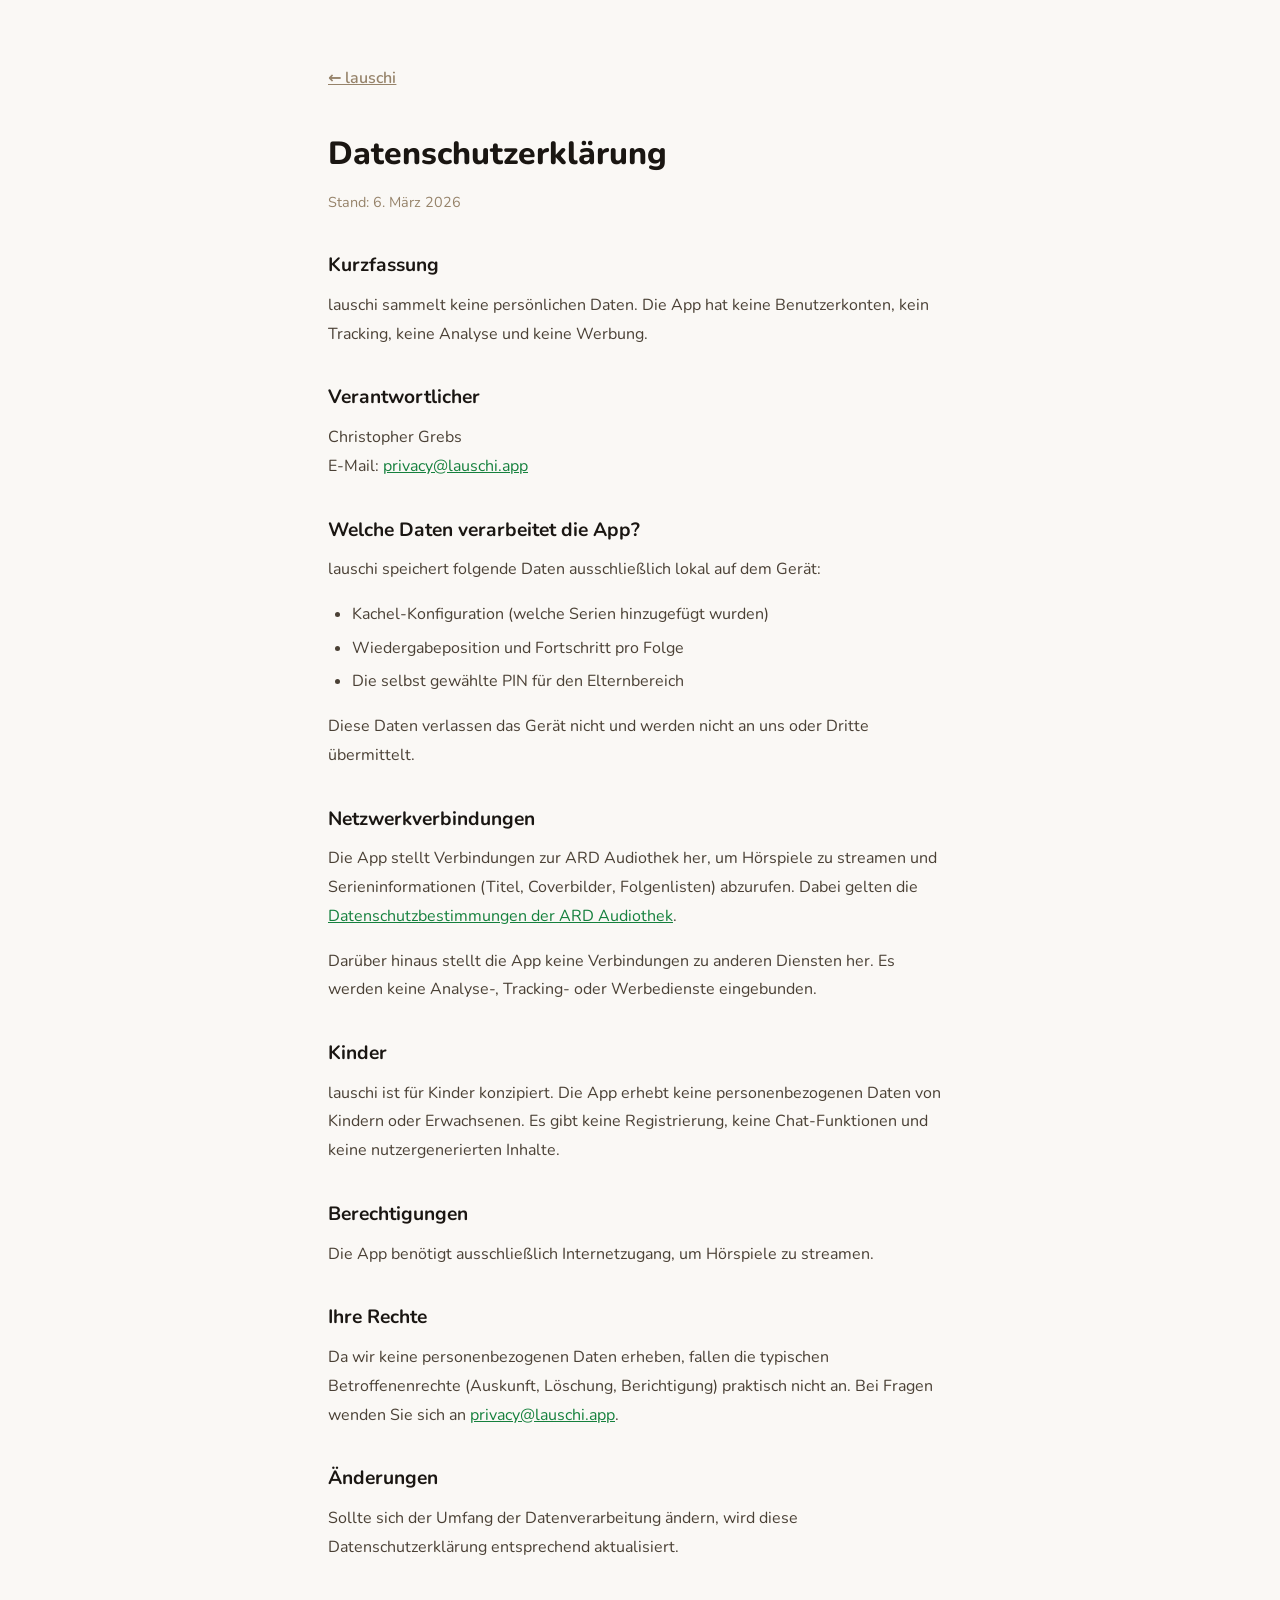
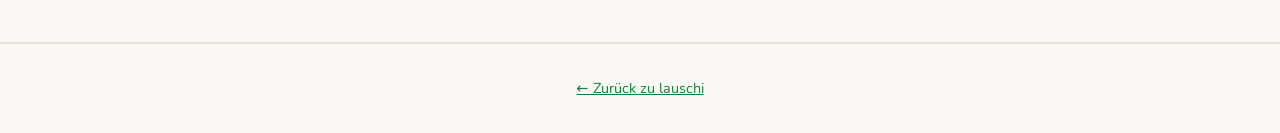
==== privacy/index.html @ 4f275ef5 "Initial lauschi.app website with privacy policy" ====
<!DOCTYPE html>
<html lang="de">
<head>
  <meta charset="UTF-8">
  <meta name="viewport" content="width=device-width, initial-scale=1.0">
  <meta name="color-scheme" content="light">
  <title>Datenschutzerklärung - lauschi</title>
  <link rel="icon" href="/favicon.svg" type="image/svg+xml">
  <link rel="preconnect" href="https://fonts.googleapis.com">
  <link rel="preconnect" href="https://fonts.gstatic.com" crossorigin>
  <link href="https://fonts.googleapis.com/css2?family=Nunito:wght@400;600;700;800&display=swap" rel="stylesheet">
  <style>
    :root {
      --sand-50: #faf8f5;
      --sand-200: #e8e0d4;
      --sand-500: #96836a;
      --sand-600: #6b5d4a;
      --sand-700: #4a4035;
      --sand-800: #2d2620;
      --sand-900: #1a1612;
      --green-700: #15803d;
      --font: 'Nunito', system-ui, sans-serif;
    }

    *, *::before, *::after { box-sizing: border-box; margin: 0; padding: 0; }

    body {
      font-family: var(--font);
      color: var(--sand-800);
      background: var(--sand-50);
      line-height: 1.8;
      -webkit-font-smoothing: antialiased;
    }

    a { color: var(--green-700); }

    .content {
      max-width: 42rem;
      margin-inline: auto;
      padding: 4rem 1.5rem;
    }

    h1 {
      font-size: 2rem;
      font-weight: 800;
      color: var(--sand-900);
      margin-block-end: 0.5rem;
    }

    .back {
      display: inline-block;
      margin-block-end: 2rem;
      color: var(--sand-500);
      font-weight: 600;
    }

    .date {
      color: var(--sand-500);
      font-size: 0.9rem;
      margin-block-end: 2rem;
    }

    h2 {
      font-size: 1.2rem;
      font-weight: 700;
      color: var(--sand-900);
      margin-block-start: 2rem;
      margin-block-end: 0.5rem;
    }

    p {
      margin-block-end: 1rem;
      color: var(--sand-700);
    }

    ul {
      margin-block-end: 1rem;
      padding-inline-start: 1.5rem;
      color: var(--sand-700);
    }

    li { margin-block-end: 0.3rem; }

    footer {
      border-block-start: 2px solid var(--sand-200);
      padding: 2rem 1.5rem;
      text-align: center;
      color: var(--sand-500);
      font-size: 0.9rem;
    }
  </style>
</head>
<body>

<div class="content">
  <a href="/" class="back">← lauschi</a>
  <h1>Datenschutzerklärung</h1>
  <p class="date">Stand: 6. März 2026</p>

  <h2>Kurzfassung</h2>
  <p>
    lauschi sammelt keine persönlichen Daten. Die App hat keine Benutzerkonten,
    kein Tracking, keine Analyse und keine Werbung.
  </p>

  <h2>Verantwortlicher</h2>
  <p>
    Christopher Grebs<br>
    E-Mail: <a href="mailto:privacy@lauschi.app">privacy@lauschi.app</a>
  </p>

  <h2>Welche Daten verarbeitet die App?</h2>
  <p>lauschi speichert folgende Daten ausschließlich lokal auf dem Gerät:</p>
  <ul>
    <li>Kachel-Konfiguration (welche Serien hinzugefügt wurden)</li>
    <li>Wiedergabeposition und Fortschritt pro Folge</li>
    <li>Die selbst gewählte PIN für den Elternbereich</li>
  </ul>
  <p>
    Diese Daten verlassen das Gerät nicht und werden nicht an uns oder
    Dritte übermittelt.
  </p>

  <h2>Netzwerkverbindungen</h2>
  <p>
    Die App stellt Verbindungen zur ARD Audiothek her, um Hörspiele zu
    streamen und Serieninformationen (Titel, Coverbilder, Folgenlisten)
    abzurufen. Dabei gelten die
    <a href="https://www.ardaudiothek.de/datenschutz" target="_blank" rel="noopener">Datenschutzbestimmungen der ARD Audiothek</a>.
  </p>
  <p>
    Darüber hinaus stellt die App keine Verbindungen zu anderen Diensten
    her. Es werden keine Analyse-, Tracking- oder Werbedienste eingebunden.
  </p>

  <h2>Kinder</h2>
  <p>
    lauschi ist für Kinder konzipiert. Die App erhebt keine personenbezogenen
    Daten von Kindern oder Erwachsenen. Es gibt keine Registrierung, keine
    Chat-Funktionen und keine nutzergenerierten Inhalte.
  </p>

  <h2>Berechtigungen</h2>
  <p>Die App benötigt ausschließlich Internetzugang, um Hörspiele zu streamen.</p>

  <h2>Ihre Rechte</h2>
  <p>
    Da wir keine personenbezogenen Daten erheben, fallen die typischen
    Betroffenenrechte (Auskunft, Löschung, Berichtigung) praktisch nicht
    an. Bei Fragen wenden Sie sich an
    <a href="mailto:privacy@lauschi.app">privacy@lauschi.app</a>.
  </p>

  <h2>Änderungen</h2>
  <p>
    Sollte sich der Umfang der Datenverarbeitung ändern, wird diese
    Datenschutzerklärung entsprechend aktualisiert.
  </p>
</div>

<footer>
  <a href="/">← Zurück zu lauschi</a>
</footer>

</body>
</html>
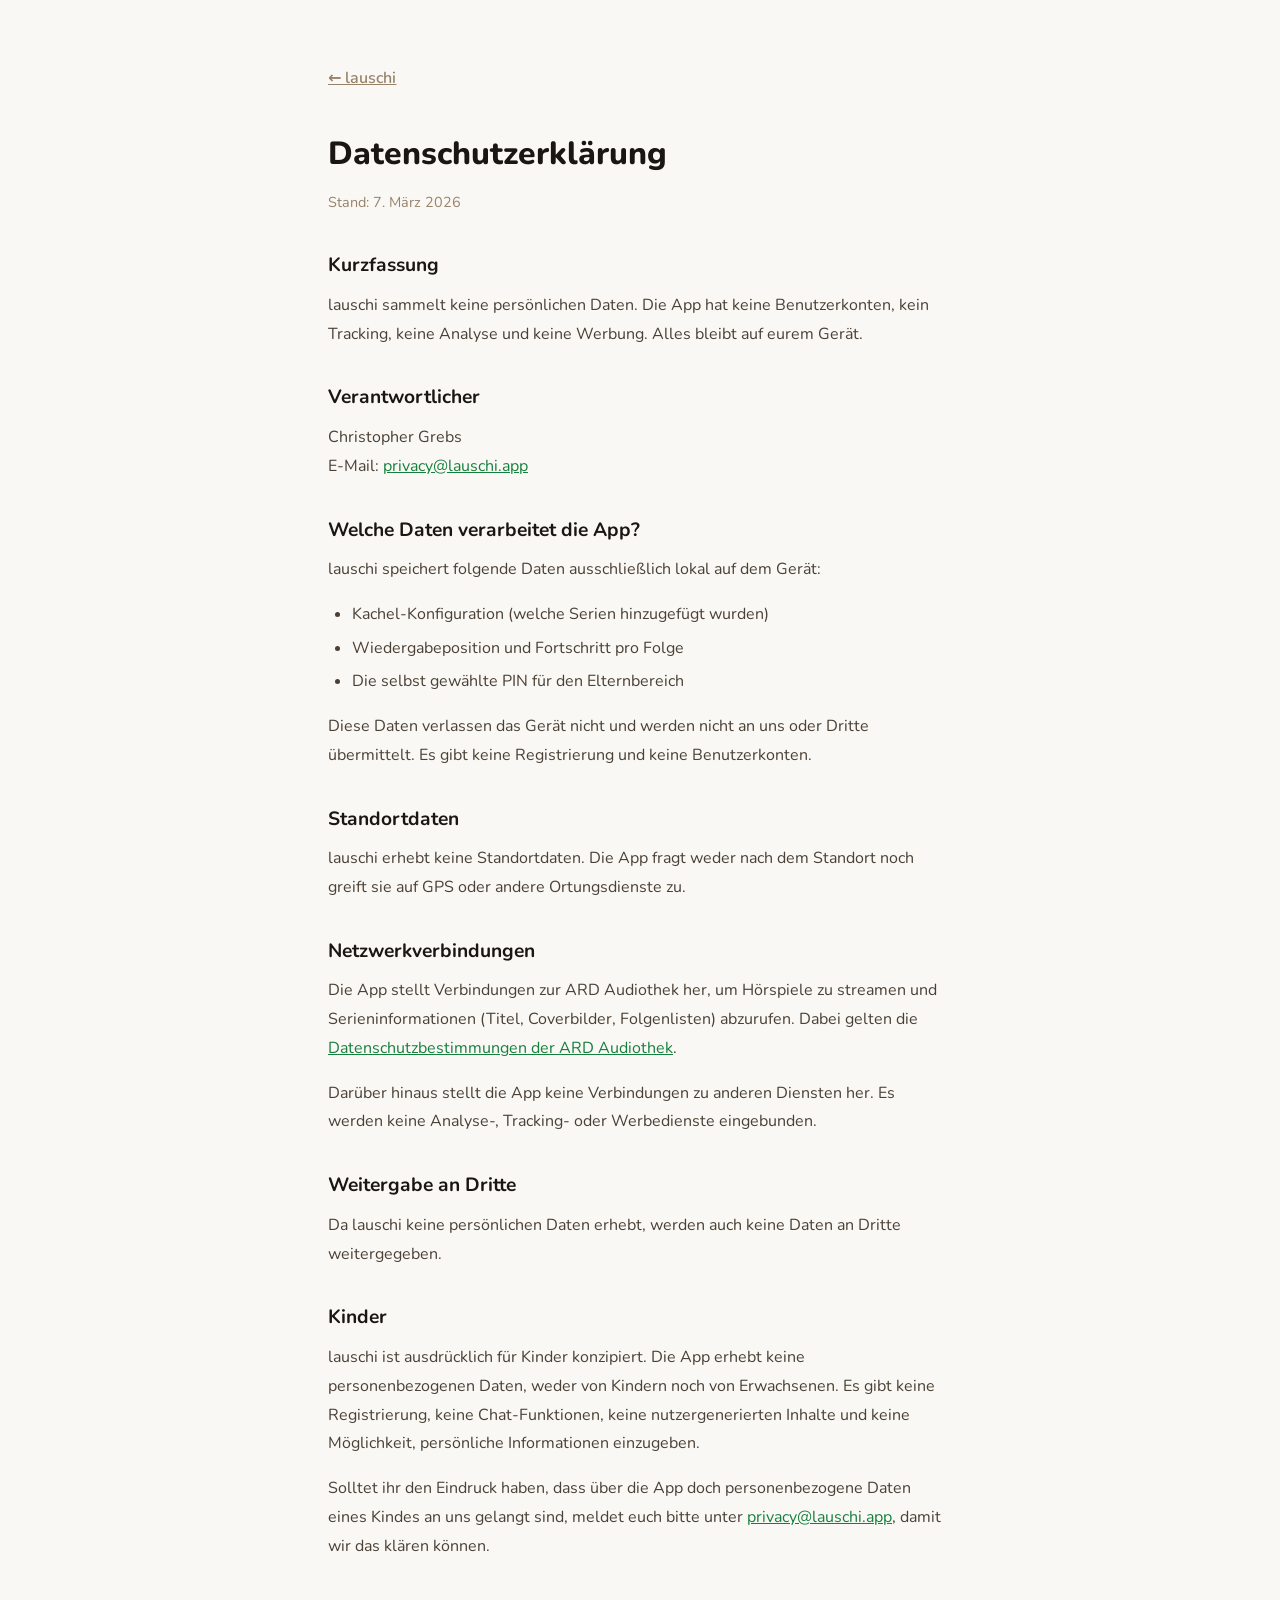
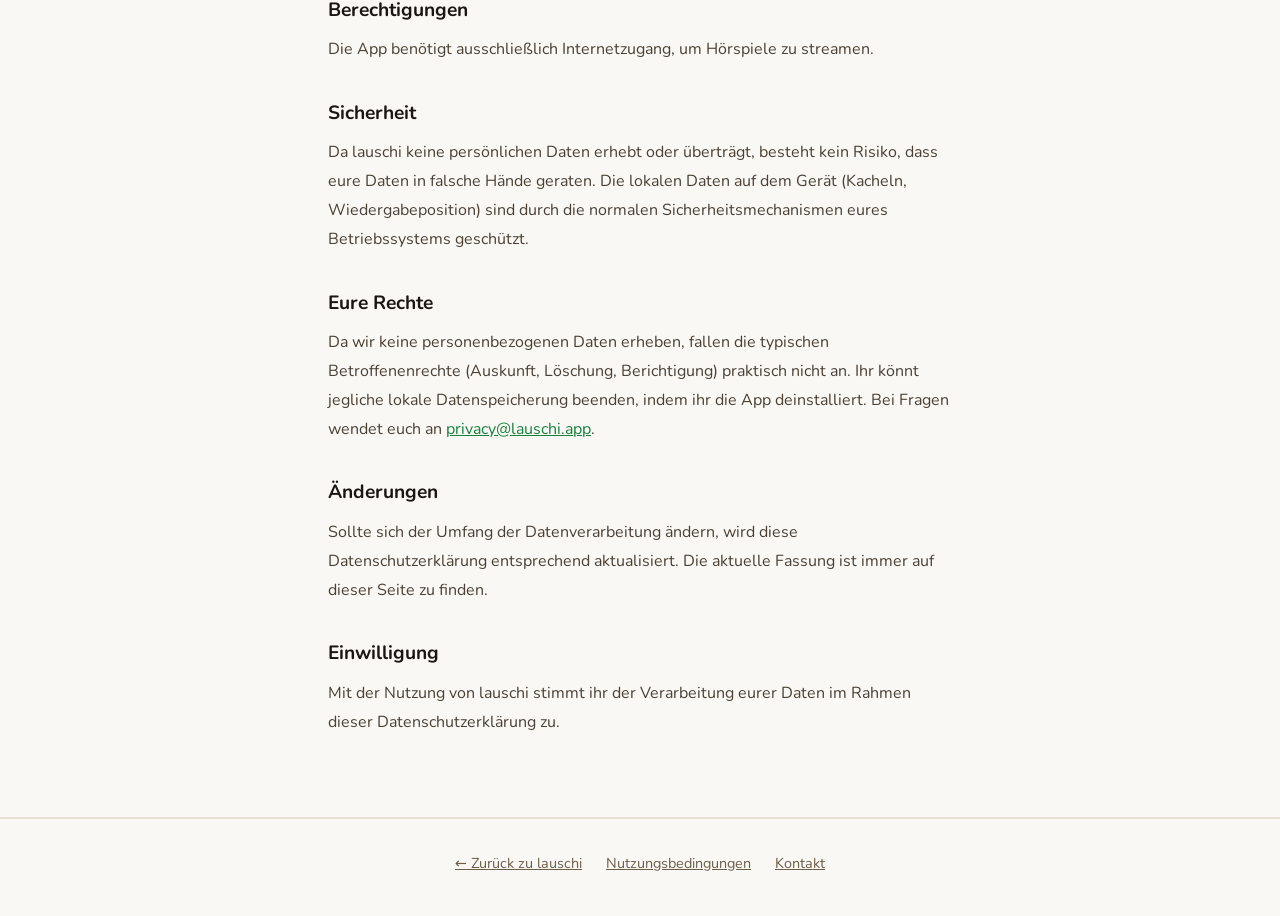
==== commit 5ef4ea80: "Update privacy policy and add terms & conditions Privacy policy: added sections for location data (n" ====
--- a/privacy/index.html
+++ b/privacy/index.html
@@ -88,6 +88,14 @@
       color: var(--sand-500);
       font-size: 0.9rem;
     }
+    footer a { color: var(--sand-600); }
+    footer .footer-links {
+      display: flex;
+      justify-content: center;
+      gap: 1.5rem;
+      margin-block-end: 0.5rem;
+      flex-wrap: wrap;
+    }
   </style>
 </head>
 <body>
@@ -95,12 +103,12 @@
 <div class="content">
   <a href="/" class="back">← lauschi</a>
   <h1>Datenschutzerklärung</h1>
-  <p class="date">Stand: 6. März 2026</p>
+  <p class="date">Stand: 7. März 2026</p>
 
   <h2>Kurzfassung</h2>
   <p>
     lauschi sammelt keine persönlichen Daten. Die App hat keine Benutzerkonten,
-    kein Tracking, keine Analyse und keine Werbung.
+    kein Tracking, keine Analyse und keine Werbung. Alles bleibt auf eurem Gerät.
   </p>
 
   <h2>Verantwortlicher</h2>
@@ -118,7 +126,13 @@
   </ul>
   <p>
     Diese Daten verlassen das Gerät nicht und werden nicht an uns oder
-    Dritte übermittelt.
+    Dritte übermittelt. Es gibt keine Registrierung und keine Benutzerkonten.
+  </p>
+
+  <h2>Standortdaten</h2>
+  <p>
+    lauschi erhebt keine Standortdaten. Die App fragt weder nach dem Standort
+    noch greift sie auf GPS oder andere Ortungsdienste zu.
   </p>
 
   <h2>Netzwerkverbindungen</h2>
@@ -133,33 +147,66 @@
     her. Es werden keine Analyse-, Tracking- oder Werbedienste eingebunden.
   </p>
 
+  <h2>Weitergabe an Dritte</h2>
+  <p>
+    Da lauschi keine persönlichen Daten erhebt, werden auch keine Daten
+    an Dritte weitergegeben.
+  </p>
+
   <h2>Kinder</h2>
   <p>
-    lauschi ist für Kinder konzipiert. Die App erhebt keine personenbezogenen
-    Daten von Kindern oder Erwachsenen. Es gibt keine Registrierung, keine
-    Chat-Funktionen und keine nutzergenerierten Inhalte.
+    lauschi ist ausdrücklich für Kinder konzipiert. Die App erhebt keine
+    personenbezogenen Daten, weder von Kindern noch von Erwachsenen. Es
+    gibt keine Registrierung, keine Chat-Funktionen, keine nutzergenerierten
+    Inhalte und keine Möglichkeit, persönliche Informationen einzugeben.
+  </p>
+  <p>
+    Solltet ihr den Eindruck haben, dass über die App doch personenbezogene
+    Daten eines Kindes an uns gelangt sind, meldet euch bitte unter
+    <a href="mailto:privacy@lauschi.app">privacy@lauschi.app</a>,
+    damit wir das klären können.
   </p>
 
   <h2>Berechtigungen</h2>
   <p>Die App benötigt ausschließlich Internetzugang, um Hörspiele zu streamen.</p>
 
-  <h2>Ihre Rechte</h2>
+  <h2>Sicherheit</h2>
+  <p>
+    Da lauschi keine persönlichen Daten erhebt oder überträgt, besteht kein
+    Risiko, dass eure Daten in falsche Hände geraten. Die lokalen Daten
+    auf dem Gerät (Kacheln, Wiedergabeposition) sind durch die normalen
+    Sicherheitsmechanismen eures Betriebssystems geschützt.
+  </p>
+
+  <h2>Eure Rechte</h2>
   <p>
     Da wir keine personenbezogenen Daten erheben, fallen die typischen
     Betroffenenrechte (Auskunft, Löschung, Berichtigung) praktisch nicht
-    an. Bei Fragen wenden Sie sich an
+    an. Ihr könnt jegliche lokale Datenspeicherung beenden, indem ihr
+    die App deinstalliert. Bei Fragen wendet euch an
     <a href="mailto:privacy@lauschi.app">privacy@lauschi.app</a>.
   </p>
 
   <h2>Änderungen</h2>
   <p>
     Sollte sich der Umfang der Datenverarbeitung ändern, wird diese
-    Datenschutzerklärung entsprechend aktualisiert.
+    Datenschutzerklärung entsprechend aktualisiert. Die aktuelle Fassung
+    ist immer auf dieser Seite zu finden.
+  </p>
+
+  <h2>Einwilligung</h2>
+  <p>
+    Mit der Nutzung von lauschi stimmt ihr der Verarbeitung eurer Daten
+    im Rahmen dieser Datenschutzerklärung zu.
   </p>
 </div>
 
 <footer>
-  <a href="/">← Zurück zu lauschi</a>
+  <div class="footer-links">
+    <a href="/">← Zurück zu lauschi</a>
+    <a href="/terms">Nutzungsbedingungen</a>
+    <a href="mailto:privacy@lauschi.app">Kontakt</a>
+  </div>
 </footer>
 
 </body>
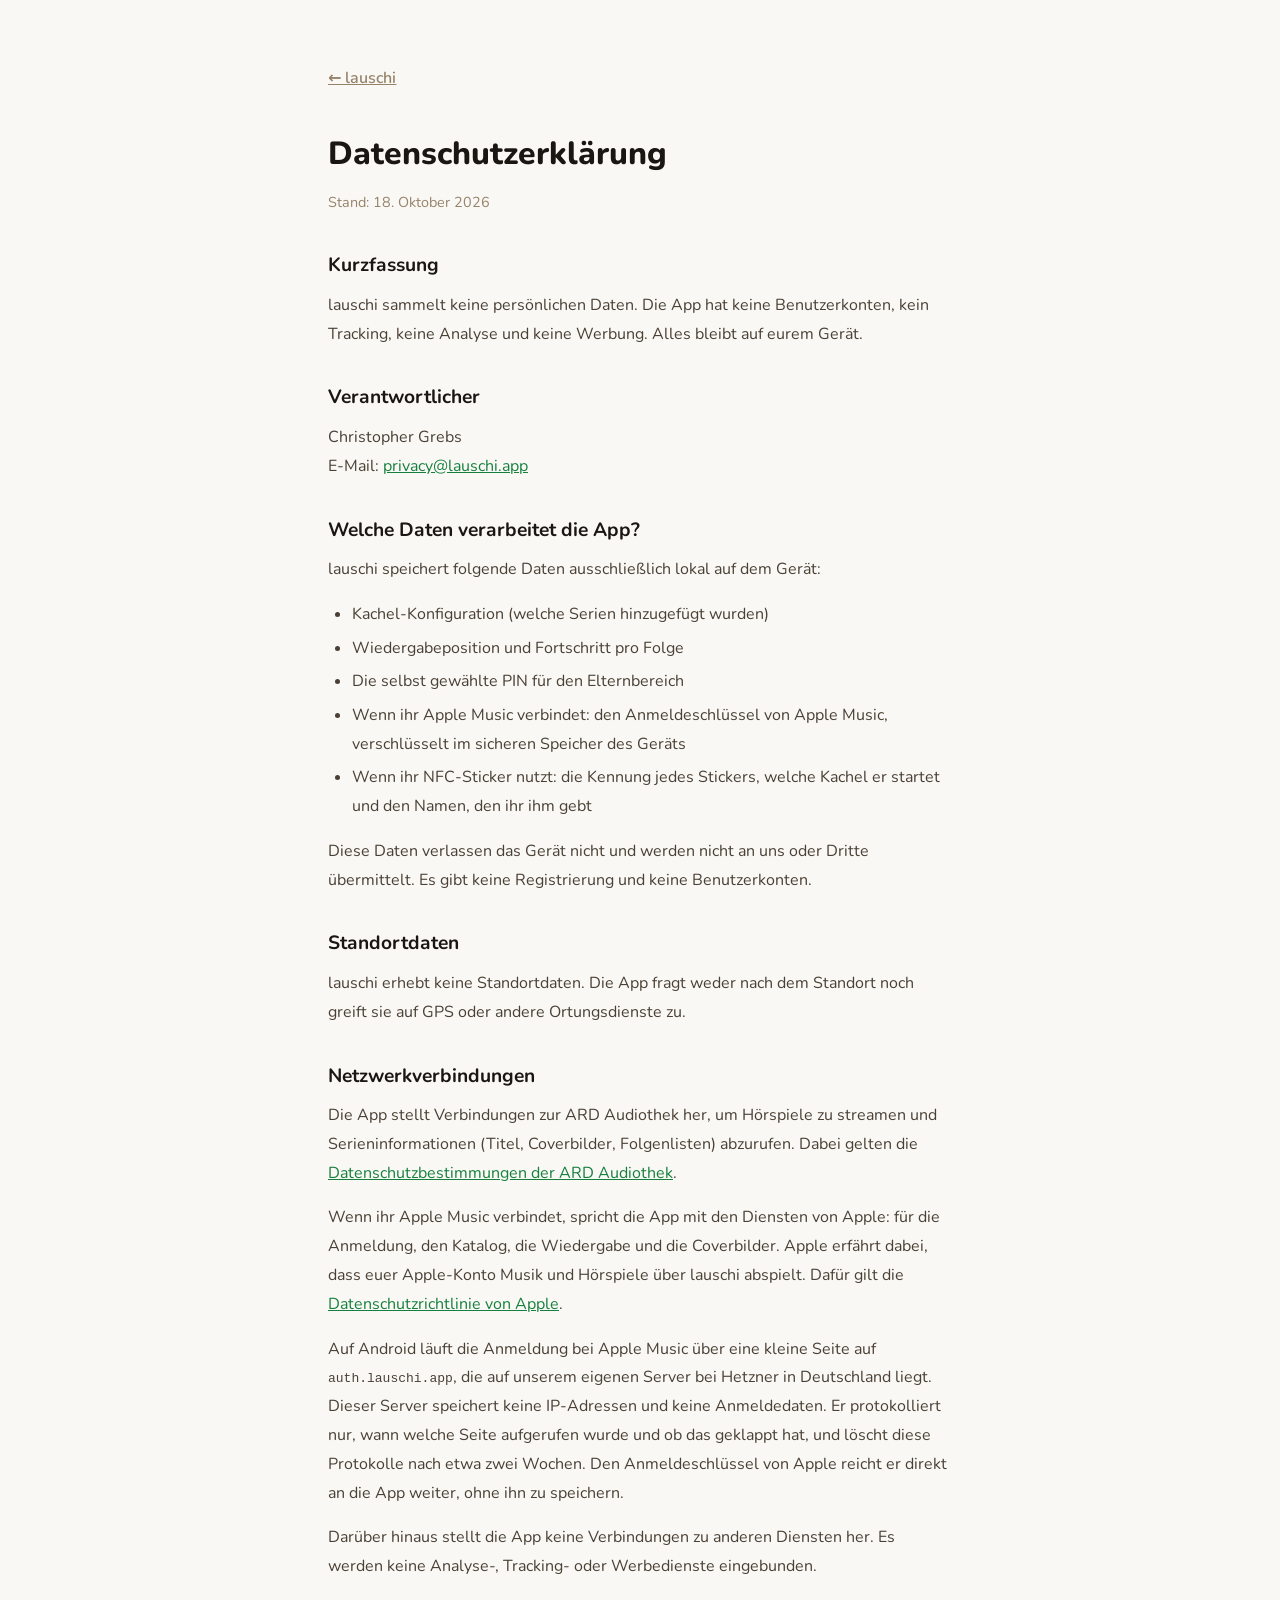
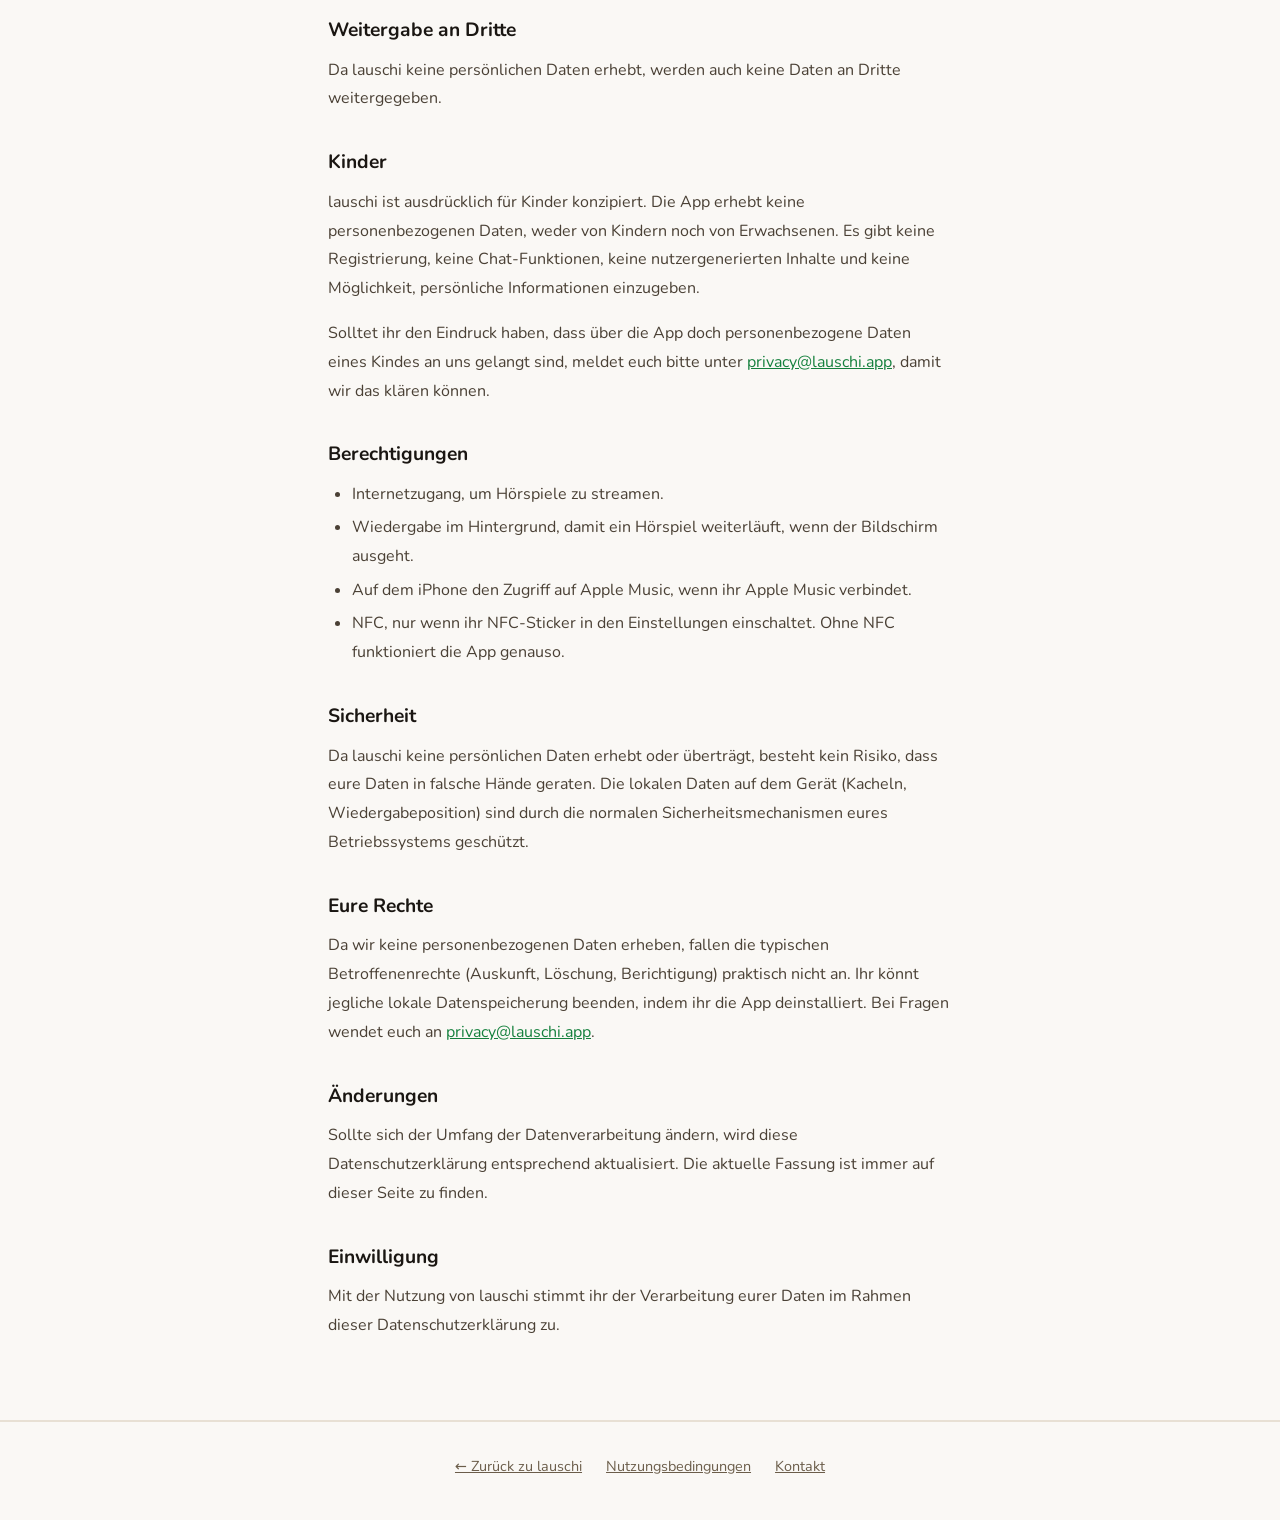
==== commit 73cf8140: "Cover Apple Music, the auth server and NFC in the privacy policy" ====
--- a/privacy/index.html
+++ b/privacy/index.html
@@ -6,9 +6,26 @@
   <meta name="color-scheme" content="light">
   <title>Datenschutzerklärung - lauschi</title>
   <link rel="icon" href="/favicon.svg" type="image/svg+xml">
-  <link rel="preconnect" href="https://fonts.googleapis.com">
-  <link rel="preconnect" href="https://fonts.gstatic.com" crossorigin>
-  <link href="https://fonts.googleapis.com/css2?family=Nunito:wght@400;600;700;800&display=swap" rel="stylesheet">
+  <link rel="preload" href="/fonts/nunito-latin.woff2" as="font" type="font/woff2" crossorigin>
+  <style>
+    /* Nunito (SIL Open Font License), self-hosted so no request goes to Google. */
+    @font-face {
+      font-family: 'Nunito';
+      font-style: normal;
+      font-weight: 400 800;
+      font-display: swap;
+      src: url(/fonts/nunito-latin-ext.woff2) format('woff2');
+      unicode-range: U+0100-02BA, U+02BD-02C5, U+02C7-02CC, U+02CE-02D7, U+02DD-02FF, U+0304, U+0308, U+0329, U+1D00-1DBF, U+1E00-1E9F, U+1EF2-1EFF, U+2020, U+20A0-20AB, U+20AD-20C4, U+2113, U+2C60-2C7F, U+A720-A7FF;
+    }
+    @font-face {
+      font-family: 'Nunito';
+      font-style: normal;
+      font-weight: 400 800;
+      font-display: swap;
+      src: url(/fonts/nunito-latin.woff2) format('woff2');
+      unicode-range: U+0000-00FF, U+0131, U+0152-0153, U+02BB-02BC, U+02C6, U+02DA, U+02DC, U+0304, U+0308, U+0329, U+2000-206F, U+20AC, U+2122, U+2191, U+2193, U+2212, U+2215, U+FEFF, U+FFFD;
+    }
+  </style>
   <style>
     :root {
       --sand-50: #faf8f5;
@@ -103,7 +120,7 @@
 <div class="content">
   <a href="/" class="back">← lauschi</a>
   <h1>Datenschutzerklärung</h1>
-  <p class="date">Stand: 7. März 2026</p>
+  <p class="date">Stand: 18. Oktober 2026</p>
 
   <h2>Kurzfassung</h2>
   <p>
@@ -123,6 +140,8 @@
     <li>Kachel-Konfiguration (welche Serien hinzugefügt wurden)</li>
     <li>Wiedergabeposition und Fortschritt pro Folge</li>
     <li>Die selbst gewählte PIN für den Elternbereich</li>
+    <li>Wenn ihr Apple Music verbindet: den Anmeldeschlüssel von Apple Music, verschlüsselt im sicheren Speicher des Geräts</li>
+    <li>Wenn ihr NFC-Sticker nutzt: die Kennung jedes Stickers, welche Kachel er startet und den Namen, den ihr ihm gebt</li>
   </ul>
   <p>
     Diese Daten verlassen das Gerät nicht und werden nicht an uns oder
@@ -143,6 +162,22 @@
     <a href="https://www.ardaudiothek.de/datenschutz" target="_blank" rel="noopener">Datenschutzbestimmungen der ARD Audiothek</a>.
   </p>
   <p>
+    Wenn ihr Apple Music verbindet, spricht die App mit den Diensten von
+    Apple: für die Anmeldung, den Katalog, die Wiedergabe und die
+    Coverbilder. Apple erfährt dabei, dass euer Apple-Konto Musik und
+    Hörspiele über lauschi abspielt. Dafür gilt die
+    <a href="https://www.apple.com/de/legal/privacy/" target="_blank" rel="noopener">Datenschutzrichtlinie von Apple</a>.
+  </p>
+  <p>
+    Auf Android läuft die Anmeldung bei Apple Music über eine kleine Seite
+    auf <code>auth.lauschi.app</code>, die auf unserem eigenen Server bei
+    Hetzner in Deutschland liegt. Dieser Server speichert keine
+    IP-Adressen und keine Anmeldedaten. Er protokolliert nur, wann welche
+    Seite aufgerufen wurde und ob das geklappt hat, und löscht diese
+    Protokolle nach etwa zwei Wochen. Den Anmeldeschlüssel von Apple reicht er
+    direkt an die App weiter, ohne ihn zu speichern.
+  </p>
+  <p>
     Darüber hinaus stellt die App keine Verbindungen zu anderen Diensten
     her. Es werden keine Analyse-, Tracking- oder Werbedienste eingebunden.
   </p>
@@ -168,7 +203,12 @@
   </p>
 
   <h2>Berechtigungen</h2>
-  <p>Die App benötigt ausschließlich Internetzugang, um Hörspiele zu streamen.</p>
+  <ul>
+    <li>Internetzugang, um Hörspiele zu streamen.</li>
+    <li>Wiedergabe im Hintergrund, damit ein Hörspiel weiterläuft, wenn der Bildschirm ausgeht.</li>
+    <li>Auf dem iPhone den Zugriff auf Apple Music, wenn ihr Apple Music verbindet.</li>
+    <li>NFC, nur wenn ihr NFC-Sticker in den Einstellungen einschaltet. Ohne NFC funktioniert die App genauso.</li>
+  </ul>
 
   <h2>Sicherheit</h2>
   <p>
@@ -205,7 +245,7 @@
   <div class="footer-links">
     <a href="/">← Zurück zu lauschi</a>
     <a href="/terms">Nutzungsbedingungen</a>
-    <a href="mailto:privacy@lauschi.app">Kontakt</a>
+    <a href="mailto:hallo@lauschi.app">Kontakt</a>
   </div>
 </footer>
 
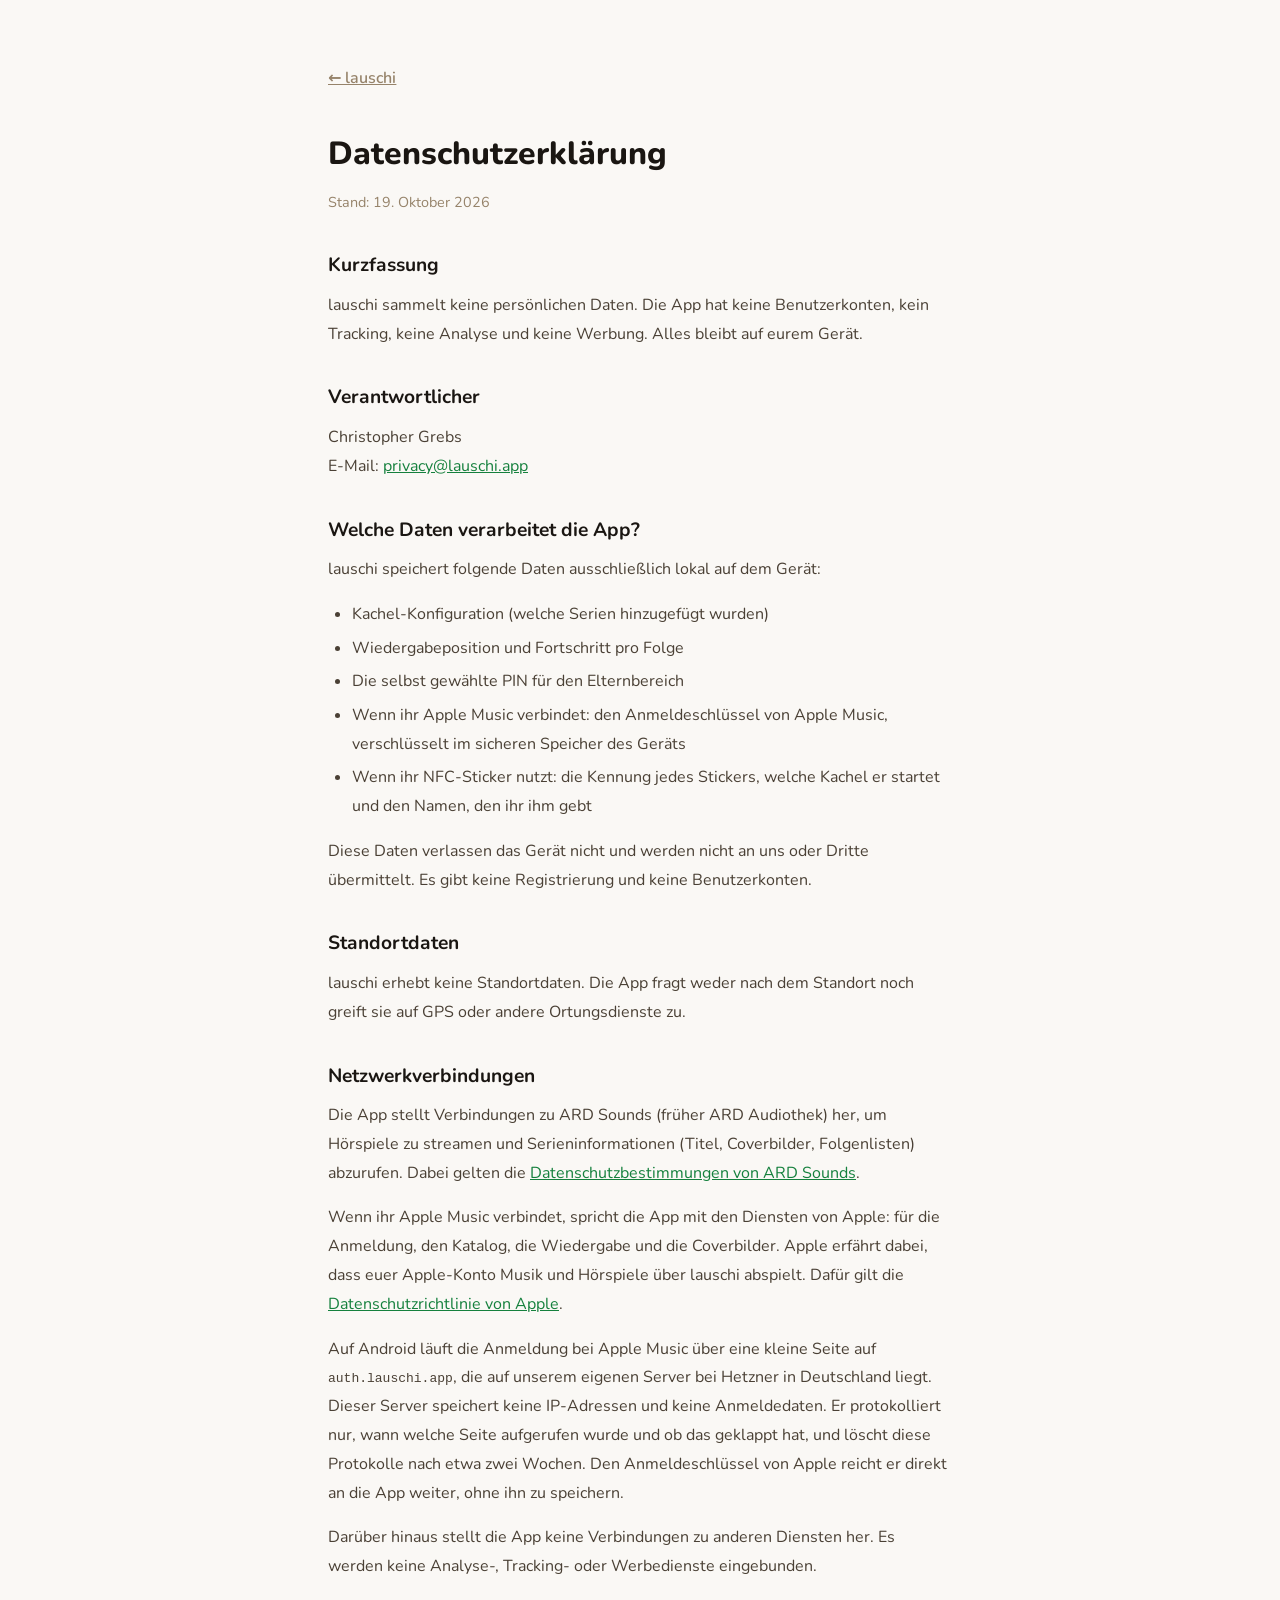
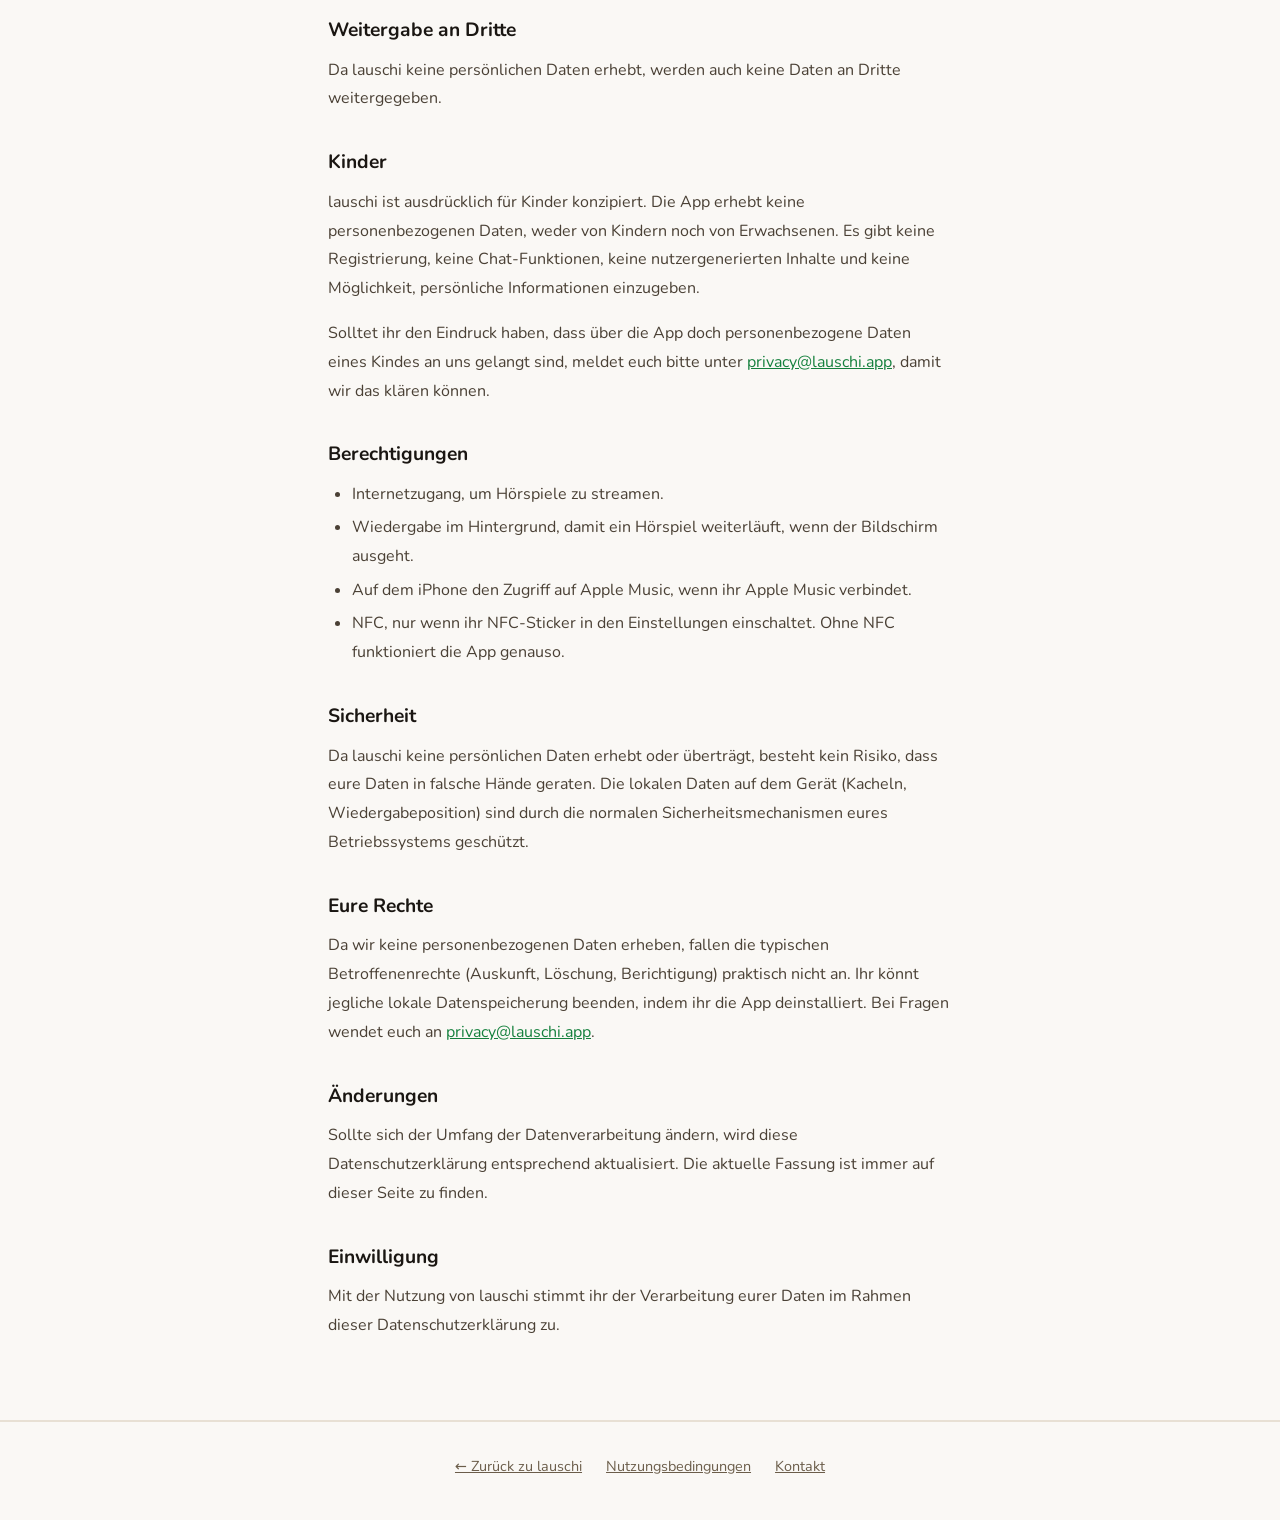
==== commit 7fba7fd8: "Call the ARD Audiothek by its new name, ARD Sounds ARD renamed the Audiothek to ARD Sounds on 9 Marc" ====
--- a/privacy/index.html
+++ b/privacy/index.html
@@ -120,7 +120,7 @@
 <div class="content">
   <a href="/" class="back">← lauschi</a>
   <h1>Datenschutzerklärung</h1>
-  <p class="date">Stand: 18. Oktober 2026</p>
+  <p class="date">Stand: 19. Oktober 2026</p>
 
   <h2>Kurzfassung</h2>
   <p>
@@ -156,10 +156,10 @@
 
   <h2>Netzwerkverbindungen</h2>
   <p>
-    Die App stellt Verbindungen zur ARD Audiothek her, um Hörspiele zu
+    Die App stellt Verbindungen zu ARD Sounds (früher ARD Audiothek) her, um Hörspiele zu
     streamen und Serieninformationen (Titel, Coverbilder, Folgenlisten)
     abzurufen. Dabei gelten die
-    <a href="https://www.ardaudiothek.de/datenschutz" target="_blank" rel="noopener">Datenschutzbestimmungen der ARD Audiothek</a>.
+    <a href="https://www.ardsounds.de/datenschutz/" target="_blank" rel="noopener">Datenschutzbestimmungen von ARD Sounds</a>.
   </p>
   <p>
     Wenn ihr Apple Music verbindet, spricht die App mit den Diensten von
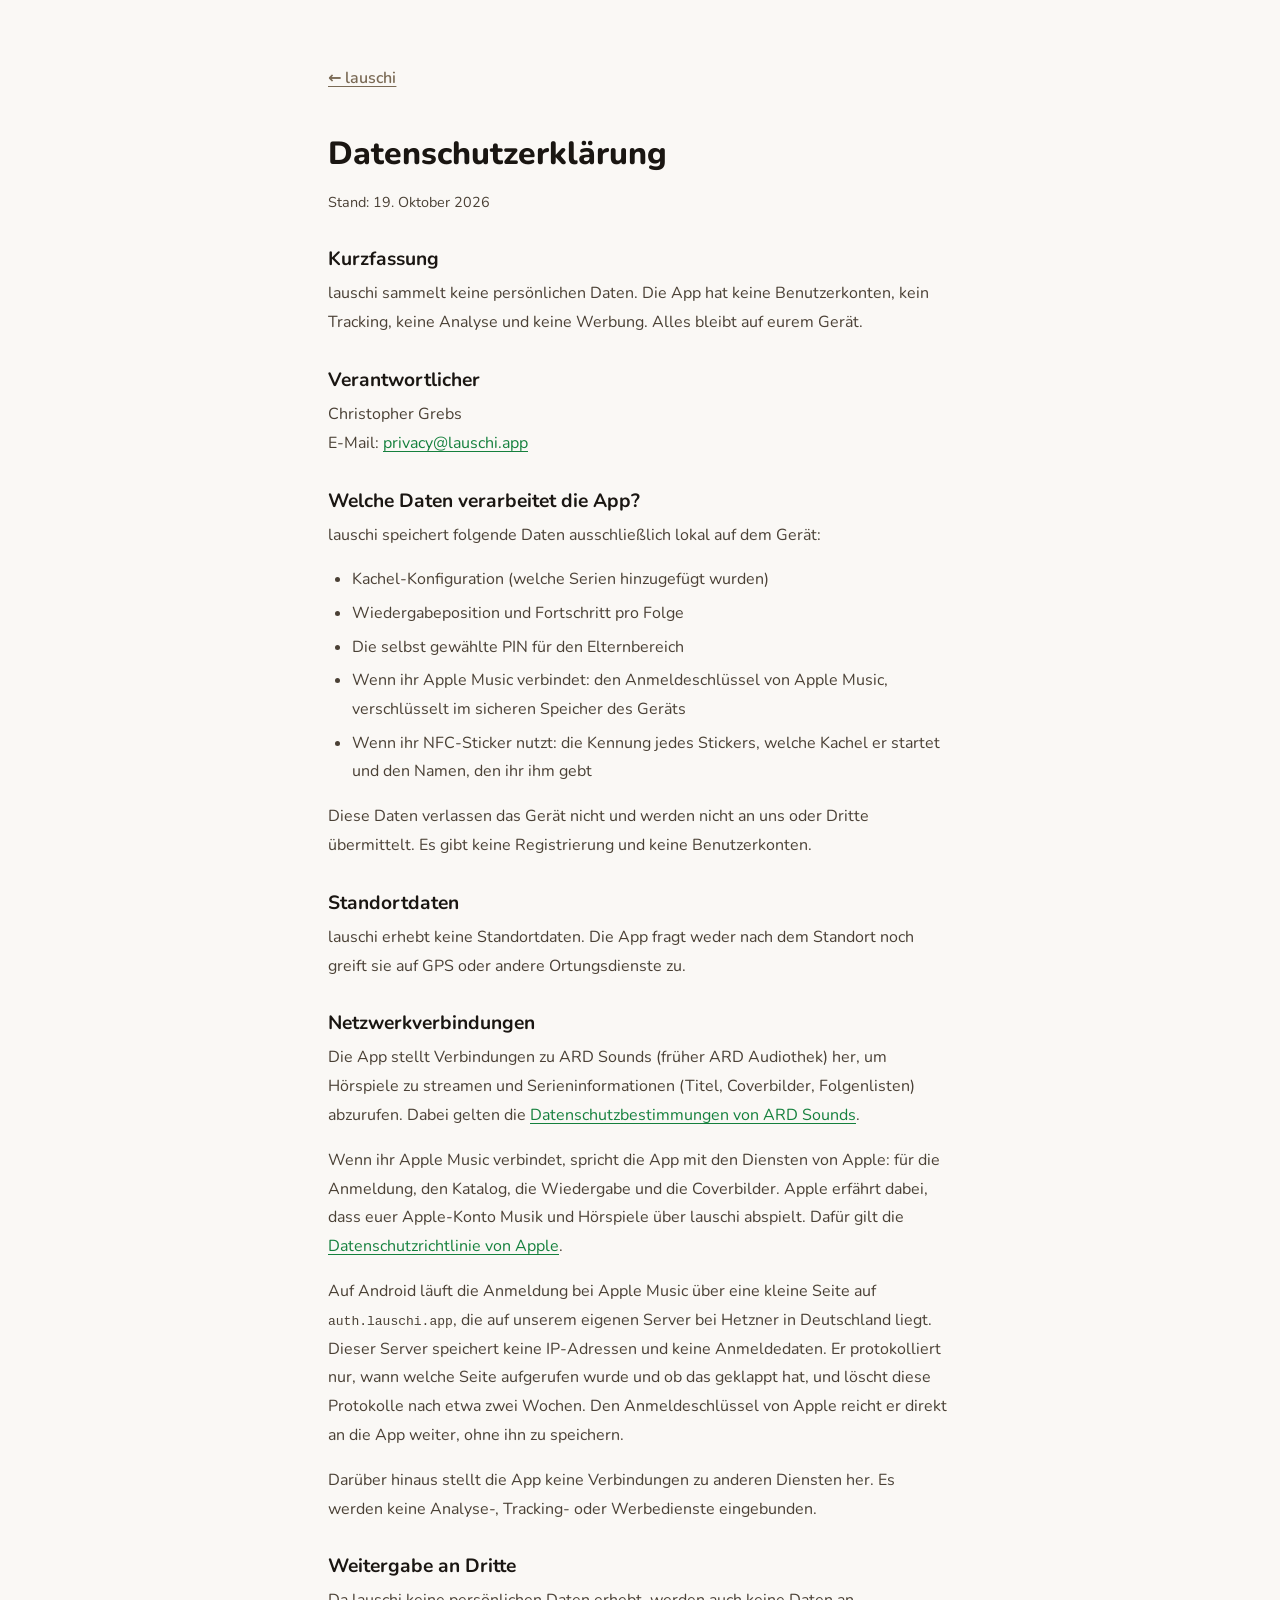
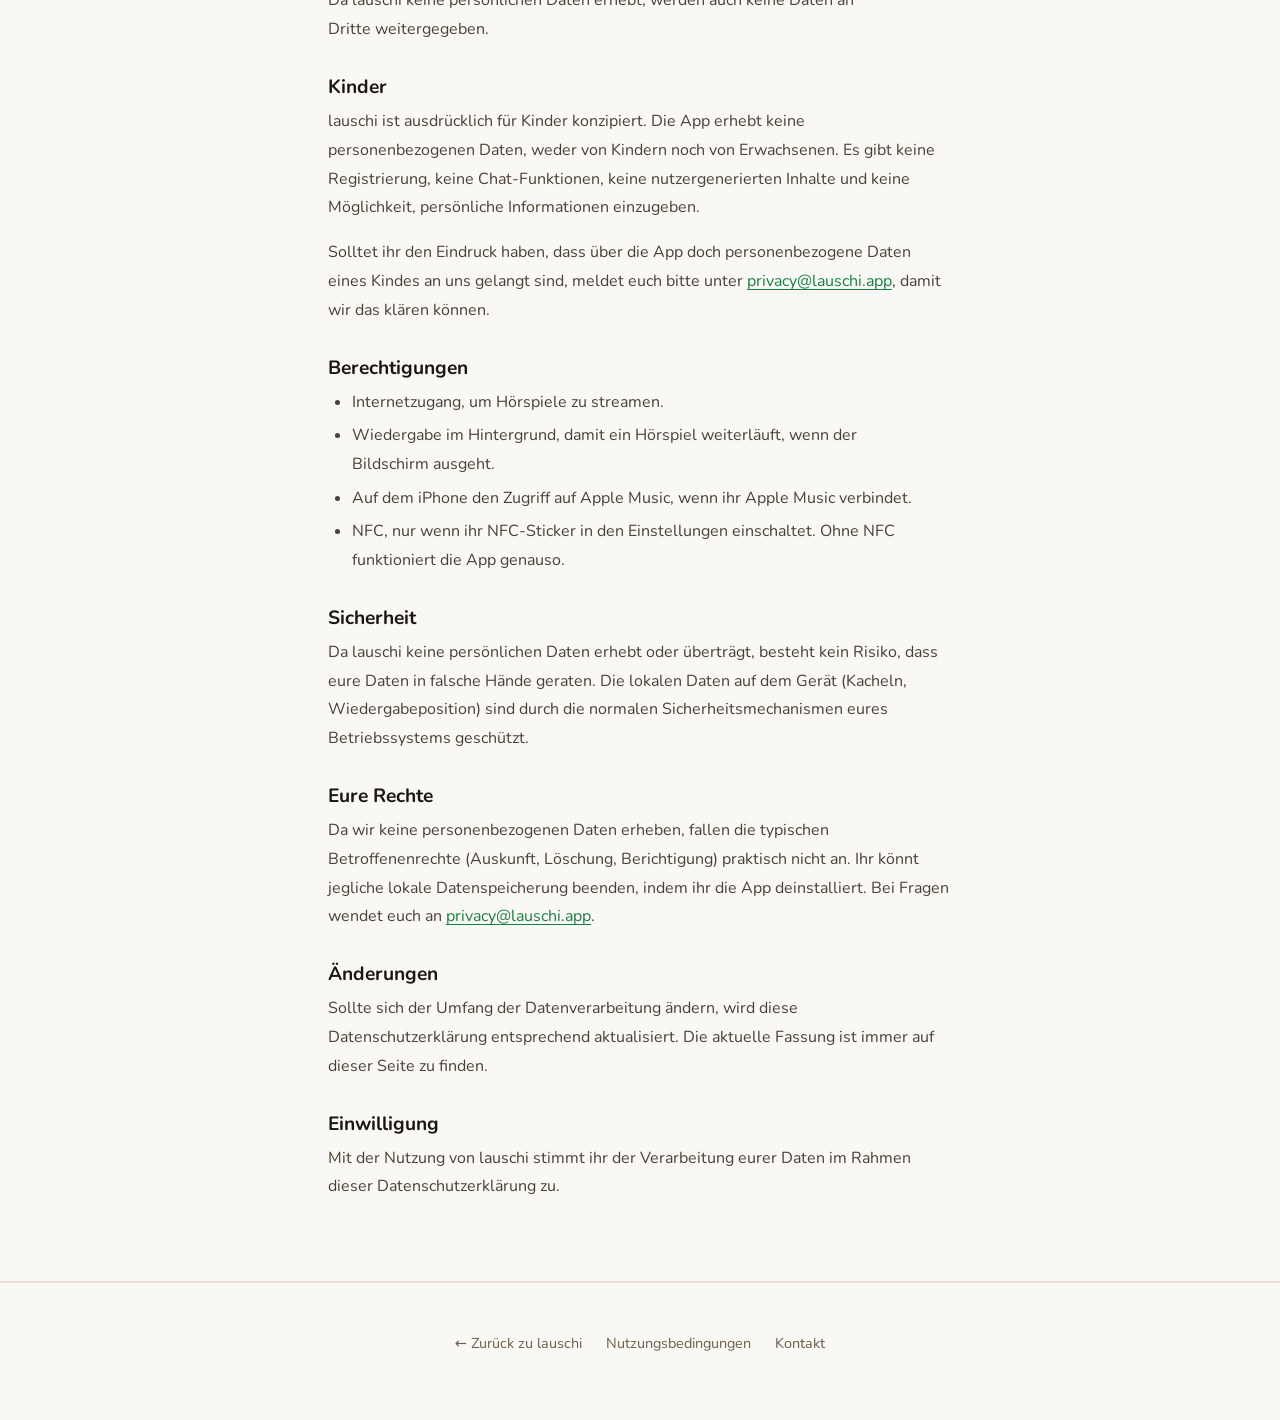
==== commit 763f8523: "refactor(css): Move the styles into one shared stylesheet All three pages carried their own copy of " ====
--- a/privacy/index.html
+++ b/privacy/index.html
@@ -7,117 +7,11 @@
   <title>Datenschutzerklärung - lauschi</title>
   <link rel="icon" href="/favicon.svg" type="image/svg+xml">
   <link rel="preload" href="/fonts/nunito-latin.woff2" as="font" type="font/woff2" crossorigin>
-  <style>
-    /* Nunito (SIL Open Font License), self-hosted so no request goes to Google. */
-    @font-face {
-      font-family: 'Nunito';
-      font-style: normal;
-      font-weight: 400 800;
-      font-display: swap;
-      src: url(/fonts/nunito-latin-ext.woff2) format('woff2');
-      unicode-range: U+0100-02BA, U+02BD-02C5, U+02C7-02CC, U+02CE-02D7, U+02DD-02FF, U+0304, U+0308, U+0329, U+1D00-1DBF, U+1E00-1E9F, U+1EF2-1EFF, U+2020, U+20A0-20AB, U+20AD-20C4, U+2113, U+2C60-2C7F, U+A720-A7FF;
-    }
-    @font-face {
-      font-family: 'Nunito';
-      font-style: normal;
-      font-weight: 400 800;
-      font-display: swap;
-      src: url(/fonts/nunito-latin.woff2) format('woff2');
-      unicode-range: U+0000-00FF, U+0131, U+0152-0153, U+02BB-02BC, U+02C6, U+02DA, U+02DC, U+0304, U+0308, U+0329, U+2000-206F, U+20AC, U+2122, U+2191, U+2193, U+2212, U+2215, U+FEFF, U+FFFD;
-    }
-  </style>
-  <style>
-    :root {
-      --sand-50: #faf8f5;
-      --sand-200: #e8e0d4;
-      --sand-500: #96836a;
-      --sand-600: #6b5d4a;
-      --sand-700: #4a4035;
-      --sand-800: #2d2620;
-      --sand-900: #1a1612;
-      --green-700: #15803d;
-      --font: 'Nunito', system-ui, sans-serif;
-    }
-
-    *, *::before, *::after { box-sizing: border-box; margin: 0; padding: 0; }
-
-    body {
-      font-family: var(--font);
-      color: var(--sand-800);
-      background: var(--sand-50);
-      line-height: 1.8;
-      -webkit-font-smoothing: antialiased;
-    }
-
-    a { color: var(--green-700); }
-
-    .content {
-      max-width: 42rem;
-      margin-inline: auto;
-      padding: 4rem 1.5rem;
-    }
-
-    h1 {
-      font-size: 2rem;
-      font-weight: 800;
-      color: var(--sand-900);
-      margin-block-end: 0.5rem;
-    }
-
-    .back {
-      display: inline-block;
-      margin-block-end: 2rem;
-      color: var(--sand-500);
-      font-weight: 600;
-    }
-
-    .date {
-      color: var(--sand-500);
-      font-size: 0.9rem;
-      margin-block-end: 2rem;
-    }
-
-    h2 {
-      font-size: 1.2rem;
-      font-weight: 700;
-      color: var(--sand-900);
-      margin-block-start: 2rem;
-      margin-block-end: 0.5rem;
-    }
-
-    p {
-      margin-block-end: 1rem;
-      color: var(--sand-700);
-    }
-
-    ul {
-      margin-block-end: 1rem;
-      padding-inline-start: 1.5rem;
-      color: var(--sand-700);
-    }
-
-    li { margin-block-end: 0.3rem; }
-
-    footer {
-      border-block-start: 2px solid var(--sand-200);
-      padding: 2rem 1.5rem;
-      text-align: center;
-      color: var(--sand-500);
-      font-size: 0.9rem;
-    }
-    footer a { color: var(--sand-600); }
-    footer .footer-links {
-      display: flex;
-      justify-content: center;
-      gap: 1.5rem;
-      margin-block-end: 0.5rem;
-      flex-wrap: wrap;
-    }
-  </style>
+  <link rel="stylesheet" href="/site.css">
 </head>
 <body>
 
-<div class="content">
+<main class="legal">
   <a href="/" class="back">← lauschi</a>
   <h1>Datenschutzerklärung</h1>
   <p class="date">Stand: 19. Oktober 2026</p>
@@ -239,14 +133,14 @@
     Mit der Nutzung von lauschi stimmt ihr der Verarbeitung eurer Daten
     im Rahmen dieser Datenschutzerklärung zu.
   </p>
-</div>
+</main>
 
 <footer>
-  <div class="footer-links">
+  <nav class="footer-links" aria-label="Weitere Seiten">
     <a href="/">← Zurück zu lauschi</a>
     <a href="/terms">Nutzungsbedingungen</a>
     <a href="mailto:hallo@lauschi.app">Kontakt</a>
-  </div>
+  </nav>
 </footer>
 
 </body>
--- a/site.css
+++ b/site.css
@@ -0,0 +1,480 @@
+/* Shared styles for every page on lauschi.app. No build step: edit and reload. */
+
+/* Nunito (SIL Open Font License), self-hosted so no request goes to Google. */
+@font-face {
+  font-family: 'Nunito';
+  font-style: normal;
+  font-weight: 400 800;
+  font-display: swap;
+  src: url(/fonts/nunito-latin-ext.woff2) format('woff2');
+  unicode-range: U+0100-02BA, U+02BD-02C5, U+02C7-02CC, U+02CE-02D7, U+02DD-02FF, U+0304, U+0308, U+0329, U+1D00-1DBF, U+1E00-1E9F, U+1EF2-1EFF, U+2020, U+20A0-20AB, U+20AD-20C4, U+2113, U+2C60-2C7F, U+A720-A7FF;
+}
+@font-face {
+  font-family: 'Nunito';
+  font-style: normal;
+  font-weight: 400 800;
+  font-display: swap;
+  src: url(/fonts/nunito-latin.woff2) format('woff2');
+  unicode-range: U+0000-00FF, U+0131, U+0152-0153, U+02BB-02BC, U+02C6, U+02DA, U+02DC, U+0304, U+0308, U+0329, U+2000-206F, U+20AC, U+2122, U+2191, U+2193, U+2212, U+2215, U+FEFF, U+FFFD;
+}
+
+:root {
+  --green-50: #f0fdf4;
+  --green-100: #dcfce7;
+  --green-200: #bbf7d0;
+  --green-500: #22c55e;
+  --green-600: #16a34a;
+  --green-700: #15803d;
+  --green-800: #166534;
+  --sand-50: #faf8f5;
+  --sand-100: #f5f0ea;
+  --sand-200: #e8e0d4;
+  --sand-500: #96836a;
+  --sand-600: #6b5d4a;
+  --sand-700: #4a4035;
+  --sand-800: #2d2620;
+  --sand-900: #1a1612;
+  /* Lighter than body text but still 4.9:1 on sand-50 and 4.6:1 on sand-100,
+     so it passes WCAG AA for small text. sand-500 is only 3.4:1. */
+  --text-muted: #7a6a55;
+  --font: 'Nunito', system-ui, sans-serif;
+  --max-w: 65rem;
+  --space-sm: 1rem;
+  --space-md: 1.5rem;
+  --space-lg: 3rem;
+  --space-xl: 5rem;
+  --radius-card: 24px;
+  --radius-pill: 999px;
+  --shadow-phone: 0 30px 60px -20px color-mix(in srgb, var(--sand-900) 35%, transparent);
+}
+
+*, *::before, *::after { box-sizing: border-box; margin: 0; padding: 0; }
+
+/* main takes the leftover height, so short pages like the terms still put
+   the footer at the bottom of the screen. dvh tracks the visible viewport,
+   so the footer doesn't end up behind a mobile browser toolbar. The minmax
+   keeps the column at the viewport width, where auto would grow it to fit
+   the widest unbreakable content. */
+body {
+  display: grid;
+  grid-template-rows: 1fr auto;
+  grid-template-columns: minmax(0, 1fr);
+  min-block-size: 100dvh;
+  font-family: var(--font);
+  color: var(--sand-800);
+  background: var(--sand-50);
+  line-height: 1.7;
+  -webkit-font-smoothing: antialiased;
+  /* Keeps the decorative blobs and the hero mascot from causing sideways
+     scrolling. Unlike hidden, clip doesn't turn body into a scroll container. */
+  overflow-x: clip;
+}
+
+h1, h2, h3 { text-wrap: balance; }
+p, li { text-wrap: pretty; }
+img { display: block; max-inline-size: 100%; height: auto; }
+
+a {
+  color: var(--green-700);
+  text-decoration-thickness: 0.08em;
+  text-underline-offset: 0.2em;
+  &:focus-visible { outline: 3px solid var(--green-500); outline-offset: 3px; border-radius: 8px; }
+}
+
+footer {
+  border-block-start: 2px solid var(--sand-200);
+  padding: var(--space-lg) var(--space-md);
+  text-align: center;
+  color: var(--text-muted);
+  font-size: 0.9rem;
+  & a {
+    color: var(--sand-600);
+    text-decoration: none;
+    &:hover { text-decoration: underline; }
+  }
+}
+.footer-links {
+  display: flex;
+  flex-wrap: wrap;
+  justify-content: center;
+  gap: var(--space-sm) var(--space-md);
+  margin-block-end: var(--space-sm);
+}
+
+/* --- LANDING PAGE --- */
+
+/* Every band of the landing page spans the full width, so a background like
+   the green of .how reaches the edges, while the padding keeps the content in
+   a centered column of at most --max-w. */
+main > section {
+  padding-block: var(--space-xl);
+  padding-inline: max(var(--space-md), (100% - var(--max-w)) / 2);
+}
+
+h2 {
+  font-size: clamp(1.8rem, 4vw, 2.6rem);
+  line-height: 1.2;
+  color: var(--sand-900);
+  margin-block-end: var(--space-sm);
+  font-weight: 800;
+}
+.subtitle {
+  color: var(--text-muted);
+  font-size: 1.1rem;
+  max-inline-size: 38rem;
+  margin-block-end: var(--space-lg);
+}
+.centered {
+  text-align: center;
+  & .subtitle { margin-inline: auto; }
+}
+
+/* A screenshot in a dark bezel, sitting on a soft blob in the palette. */
+.shot {
+  --phone-w: 220px;
+  position: relative;
+  display: grid;
+  place-items: center;
+  padding-block: var(--space-md);
+  &::before {
+    content: '';
+    position: absolute;
+    inset: 4% -4%;
+    background: var(--blob, var(--green-100));
+    border-radius: 46% 54% 42% 58% / 56% 44% 56% 44%;
+  }
+}
+.phone {
+  --bezel: 9px;
+  --radius-phone: 38px;
+  position: relative;
+  inline-size: var(--phone-w);
+  padding: var(--bezel);
+  background: var(--sand-900);
+  border-radius: var(--radius-phone);
+  box-shadow: var(--shadow-phone);
+  & img { inline-size: 100%; border-radius: calc(var(--radius-phone) - var(--bezel)); }
+}
+
+.hero {
+  display: grid;
+  gap: var(--space-lg);
+  padding-block: var(--space-lg);
+  align-items: center;
+  text-align: center;
+
+  & h1 {
+    font-size: clamp(2.4rem, 5.5vw, 3.8rem);
+    line-height: 1.1;
+    color: var(--sand-900);
+    margin-block-end: var(--space-md);
+    font-weight: 800;
+    letter-spacing: -0.01em;
+    & em { font-style: normal; color: var(--green-700); }
+  }
+  & p {
+    font-size: 1.2rem;
+    color: var(--sand-600);
+    max-inline-size: 32rem;
+    margin-inline: auto;
+    margin-block-end: var(--space-lg);
+  }
+
+  @media (width > 820px) {
+    grid-template-columns: 1.15fr 1fr;
+    padding-block: var(--space-xl);
+    text-align: start;
+    & p { margin-inline: 0; }
+  }
+}
+.hero-actions, .trust {
+  display: flex;
+  flex-wrap: wrap;
+  justify-content: center;
+  align-items: center;
+  @media (width > 820px) { justify-content: start; }
+}
+.hero-actions { gap: var(--space-sm); }
+.badge-coming {
+  padding: 0.5rem 1rem;
+  border-radius: 8px;
+  background: var(--sand-100);
+  color: var(--text-muted);
+  font-size: 0.85rem;
+  font-weight: 600;
+}
+.trust {
+  gap: 0.4rem 1.4rem;
+  list-style: none;
+  margin-block-start: var(--space-md);
+  font-size: 0.95rem;
+  font-weight: 700;
+  color: var(--sand-600);
+  & li::before {
+    /* The empty alt text keeps screen readers from announcing "check mark". */
+    content: '✓' / '';
+    color: var(--green-600);
+    margin-inline-end: 0.4rem;
+    font-weight: 800;
+  }
+}
+/* The phone and the mascot share one grid cell, the mascot peeking out at
+   the bottom left. */
+.hero-visual {
+  display: grid;
+  justify-self: center;
+  & > * { grid-area: 1 / 1; }
+  & .shot::before { inset: 8% -18% 2%; }
+  @media (width > 820px) {
+    /* Grows the phone to 280px, but keeps all of it on screen on short
+       laptop displays. svh rather than dvh, so it doesn't resize while
+       mobile browser toolbars slide in and out. */
+    & .shot { --phone-w: clamp(220px, (100svh - 14rem) * 600 / 1192, 280px); }
+  }
+}
+.hero-mascot {
+  inline-size: clamp(120px, 15vw, 190px);
+  align-self: end;
+  justify-self: start;
+  translate: -55% 10px;
+  filter: drop-shadow(0 16px 24px color-mix(in srgb, var(--sand-900) 12%, transparent));
+}
+
+.rows { display: grid; gap: var(--space-lg); }
+.row {
+  display: grid;
+  gap: var(--space-md);
+  align-items: center;
+  text-align: center;
+  grid-template-areas: "shot" "text";
+  & > .shot { grid-area: shot; }
+  & > :not(.shot) { grid-area: text; }
+  &:nth-child(2) { --blob: var(--sand-200); }
+
+  & h3 {
+    font-size: clamp(1.6rem, 3.2vw, 2.2rem);
+    line-height: 1.2;
+    font-weight: 800;
+    color: var(--sand-900);
+    margin-block-end: var(--space-sm);
+  }
+  & p {
+    font-size: 1.1rem;
+    color: var(--sand-600);
+    max-inline-size: 28rem;
+    margin-inline: auto;
+  }
+
+  @media (width > 820px) {
+    grid-template-columns: 1fr 1fr;
+    grid-template-areas: "shot text";
+    gap: var(--space-xl);
+    text-align: start;
+    & .shot { --phone-w: 260px; }
+    & p { margin-inline: 0; }
+    &:nth-child(even) { grid-template-areas: "text shot"; }
+  }
+}
+
+@supports (animation-timeline: view()) {
+  @media (prefers-reduced-motion: no-preference) {
+    .row .phone {
+      animation: rise linear both;
+      animation-timeline: view();
+      animation-range: entry 0% cover 35%;
+    }
+    .row:nth-child(even) .phone { --tilt: 3deg; }
+    @keyframes rise {
+      from { opacity: 0; translate: 0 60px; rotate: var(--tilt, -3deg); }
+    }
+  }
+}
+
+.pill {
+  display: inline-block;
+  font-size: 0.85rem;
+  font-weight: 800;
+  padding: 0.2rem 0.8rem;
+  border-radius: var(--radius-pill);
+  margin-block-end: var(--space-sm);
+  color: var(--green-800);
+  background: var(--green-100);
+  &.muted { color: var(--sand-700); background: var(--sand-200); }
+}
+.tag {
+  font-size: 0.8rem;
+  letter-spacing: 0.06em;
+  text-transform: uppercase;
+}
+
+.sources {
+  display: grid;
+  grid-template-columns: repeat(auto-fit, minmax(min(100%, 22rem), 1fr));
+  gap: var(--space-md);
+}
+.source {
+  /* Cards side by side share their rows through subgrid, so logos, titles,
+     text and phones line up across cards however long the text is. */
+  display: grid;
+  grid-row: span 5;
+  grid-template-rows: subgrid;
+  row-gap: 0;
+  justify-items: center;
+  text-align: center;
+  background: white;
+  border: 2px solid var(--sand-200);
+  border-radius: var(--radius-card);
+  padding: var(--space-lg) var(--space-md) 0;
+  overflow: clip;
+  transition: border-color 0.2s, box-shadow 0.2s;
+
+  & h3 {
+    font-size: 1.5rem;
+    font-weight: 800;
+    color: var(--sand-900);
+    margin-block-end: 0.5rem;
+  }
+  & p { color: var(--sand-600); max-inline-size: 26rem; }
+
+  @media (hover: hover) {
+    &:hover {
+      border-color: var(--green-200);
+      box-shadow: 0 12px 32px color-mix(in srgb, var(--sand-900) 5%, transparent);
+      & .peek .phone { translate: 0; }
+    }
+  }
+}
+.source-logo {
+  block-size: 72px;
+  display: grid;
+  place-items: center;
+  margin-block-end: var(--space-sm);
+}
+/* The top of a phone peeks out of the card's bottom edge. */
+.peek {
+  --phone-w: 230px;
+  padding-block-start: var(--space-lg);
+  block-size: 300px;
+  overflow: clip;
+  & .phone {
+    border-end-start-radius: 0;
+    border-end-end-radius: 0;
+    padding-block-end: 0;
+    translate: 0 24px;
+    @media (prefers-reduced-motion: no-preference) {
+      transition: translate 0.35s cubic-bezier(.2, .8, .2, 1);
+    }
+  }
+  & .phone img { border-end-start-radius: 0; border-end-end-radius: 0; }
+}
+
+.how {
+  background: var(--green-800);
+  color: var(--green-100);
+  & h2 { color: white; }
+}
+.steps {
+  display: grid;
+  grid-template-columns: repeat(auto-fit, minmax(min(100%, 14rem), 1fr));
+  gap: var(--space-md);
+  list-style: none;
+  counter-reset: step;
+}
+.step {
+  counter-increment: step;
+  padding: var(--space-md);
+  &::before {
+    content: counter(step);
+    display: grid;
+    place-items: center;
+    inline-size: 48px;
+    aspect-ratio: 1;
+    margin: 0 auto var(--space-sm);
+    border-radius: 50%;
+    background: color-mix(in srgb, white 15%, transparent);
+    color: white;
+    font-weight: 800;
+    font-size: 1.2rem;
+  }
+  & h3 {
+    color: white;
+    font-size: 1.1rem;
+    font-weight: 700;
+    margin-block-end: 0.4rem;
+  }
+  & p {
+    font-size: 0.95rem;
+    color: var(--green-200);
+    line-height: 1.6;
+  }
+}
+
+.closing {
+  display: grid;
+  gap: var(--space-md);
+  justify-items: center;
+  align-items: center;
+  text-align: center;
+  background: var(--green-50);
+  border: 2px solid var(--green-200);
+  border-radius: var(--radius-card);
+  padding: var(--space-md);
+
+  & img { inline-size: 110px; }
+  & h2 { font-size: clamp(1.6rem, 3.5vw, 2.2rem); }
+  & p {
+    color: var(--sand-600);
+    font-size: 1.05rem;
+    max-inline-size: 42rem;
+  }
+  & p + p { margin-block-start: 0.75rem; }
+  & strong { color: var(--green-800); }
+
+  @media (width > 820px) {
+    grid-template-columns: auto 1fr;
+    gap: var(--space-lg);
+    justify-items: start;
+    text-align: start;
+    padding: var(--space-lg);
+    & img { inline-size: 150px; }
+  }
+}
+
+/* --- LEGAL PAGES --- */
+
+.legal {
+  inline-size: 100%;
+  max-inline-size: 42rem;
+  margin-inline: auto;
+  padding: 4rem 1.5rem;
+  line-height: 1.8;
+  /* German compounds like "Datenschutzerklärung" are wider than a small
+     phone's screen, so let the browser hyphenate them. */
+  hyphens: auto;
+
+  & h1 {
+    font-size: clamp(1.6rem, 1rem + 3vw, 2rem);
+    font-weight: 800;
+    color: var(--sand-900);
+    margin-block-end: 0.5rem;
+  }
+  & h2 {
+    font-size: 1.2rem;
+    font-weight: 700;
+    margin-block: 2rem 0.5rem;
+  }
+  & p, & ul { margin-block-end: 1rem; color: var(--sand-700); }
+  & ul { padding-inline-start: 1.5rem; }
+  & li { margin-block-end: 0.3rem; }
+}
+.back {
+  display: inline-block;
+  margin-block-end: 2rem;
+  color: var(--text-muted);
+  font-weight: 600;
+}
+.date {
+  color: var(--text-muted);
+  font-size: 0.9rem;
+  margin-block-end: 2rem;
+}
